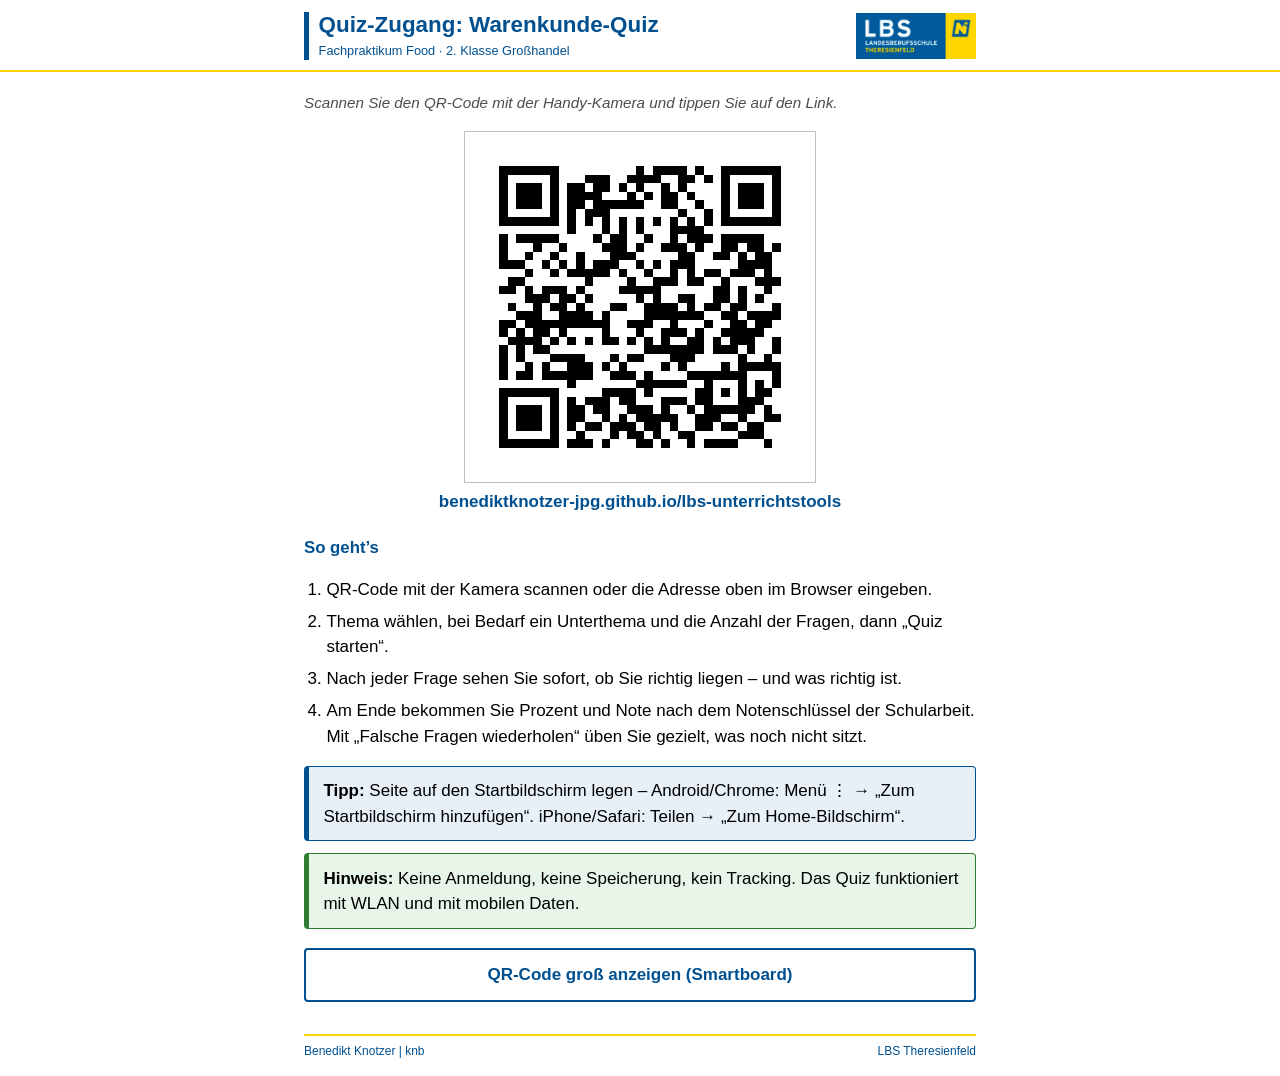
==== zugang.html @ 1176da89 "Mehrfachauswahl, Berichtigung bei Richtig/Falsch, LBS-Notenschlüssel, QR-Zugangsblatt - Neuer Fraget" ====
<!DOCTYPE html>
<html lang="de-AT">
<head>
  <meta charset="utf-8">
  <meta name="viewport" content="width=device-width, initial-scale=1">
  <meta name="color-scheme" content="light">
  <meta name="robots" content="noindex">
  <title>Quiz-Zugang · LBS Theresienfeld</title>
  <link rel="icon" href="data:,">
  <link rel="stylesheet" href="css/knb-stil.css">
  <style>
    /* Zugangsblatt: zum Ausdrucken (A4) und zum Zeigen am Smartboard */
    .zugang-qr {
      display: block;
      width: min(80vw, 22rem);
      height: auto;
      margin: 1rem auto 0.4rem;
      border: 1px solid var(--knb-rahmen);
    }
    .zugang-adresse {
      text-align: center;
      font-weight: 700;
      color: var(--knb-blau);
      word-break: break-all;
      margin: 0 0 1.2rem;
    }
    .zugang-schritte {
      padding-left: 1.4rem;
      line-height: 1.5;
    }
    .zugang-schritte li + li {
      margin-top: 0.4rem;
    }
    .zugang-vollbild {
      margin-top: 1.2rem;
    }
    @media print {
      @page { size: A4; margin: 15mm; }
      .zugang-vollbild { display: none; }
      .zugang-qr { width: 9cm; }
    }
    /* Vollbild für das Smartboard: nur der QR-Code */
    body.vollbild .knb-kopf,
    body.vollbild .knb-fuss,
    body.vollbild .nur-blatt { display: none; }
    body.vollbild .zugang-qr { width: min(90vw, 85vh); border: 0; }
  </style>
</head>
<body>
  <header class="knb-kopf">
    <div class="knb-kopf-inhalt">
      <div class="knb-kopf-text">
        <h1 class="knb-titel">Quiz-Zugang: Warenkunde-Quiz</h1>
        <p class="knb-kopf-fach">Fachpraktikum Food · 2. Klasse Großhandel</p>
      </div>
      <img class="knb-logo" src="bilder/lbs-logo.png" width="286" height="109"
           alt="Landesberufsschule Theresienfeld">
    </div>
  </header>

  <main class="knb-inhalt">
    <p class="knb-anleitung nur-blatt">Scannen Sie den QR-Code mit der Handy-Kamera und tippen Sie auf den Link.</p>
    <img class="zugang-qr" src="bilder/qr-quiz.svg" width="330" height="330"
         alt="QR-Code zum Warenkunde-Quiz">
    <p class="zugang-adresse">benediktknotzer-jpg.github.io/lbs-unterrichtstools</p>

    <div class="nur-blatt">
      <h2 class="knb-abschnitt">So geht’s</h2>
      <ol class="zugang-schritte">
        <li>QR-Code mit der Kamera scannen oder die Adresse oben im Browser eingeben.</li>
        <li>Thema wählen, bei Bedarf ein Unterthema und die Anzahl der Fragen, dann „Quiz starten“.</li>
        <li>Nach jeder Frage sehen Sie sofort, ob Sie richtig liegen – und was richtig ist.</li>
        <li>Am Ende bekommen Sie Prozent und Note nach dem Notenschlüssel der Schularbeit.
          Mit „Falsche Fragen wiederholen“ üben Sie gezielt, was noch nicht sitzt.</li>
      </ol>

      <div class="knb-tipp">
        <strong>Tipp:</strong> Seite auf den Startbildschirm legen – Android/Chrome: Menü ⋮ →
        „Zum Startbildschirm hinzufügen“. iPhone/Safari: Teilen → „Zum Home-Bildschirm“.
      </div>
      <div class="knb-hinweis">
        <strong>Hinweis:</strong> Keine Anmeldung, keine Speicherung, kein Tracking.
        Das Quiz funktioniert mit WLAN und mit mobilen Daten.
      </div>

      <button type="button" class="knopf zugang-vollbild" id="vollbild">QR-Code groß anzeigen (Smartboard)</button>
    </div>
  </main>

  <footer class="knb-fuss">
    <div class="knb-fuss-inhalt">
      <p>Benedikt Knotzer | knb</p>
      <p>LBS Theresienfeld</p>
    </div>
  </footer>

  <script>
    // Vollbild-Ansicht des QR-Codes; Klick auf den Code oder Esc schaltet zurück
    (function () {
      var body = document.body;
      function an() { body.classList.add('vollbild'); }
      function aus() { body.classList.remove('vollbild'); }
      document.getElementById('vollbild').addEventListener('click', an);
      document.querySelector('.zugang-qr').addEventListener('click', aus);
      document.addEventListener('keydown', function (e) { if (e.key === 'Escape') aus(); });
    })();
  </script>
</body>
</html>
---- css/knb-stil.css ----
/*
 * Grundstil für alle Unterrichtstools – nach dem aktuellen Dokumentstil von Benedikt Knotzer (knb),
 * LBS Theresienfeld (Quelle: VFW_Claude/Markenkit und lbs-lehrer-plugin/skills/dokument-stil):
 *   - Schrift Aptos (Fallback Calibri, Arial)
 *   - Titel und Überschriften fett in Logo-Blau #005090, Fließtext schwarz
 *   - gelbe Akzentlinien #FFD600 in Kopf und Fuß, LBS-Logo rechts
 *   - Dokumenttyp-Marker: farbiger Balken links vom Titel
 *   - Tabellenkopf fett blau auf Hellblau #E7EFF7, Rahmen grau #BFBFBF
 *   - Antwortflächen grau gestrichelt auf #FAFAFA, Callouts Tipp / Merke / Hinweis
 *   - Fußzeile „Benedikt Knotzer | knb“ in Blau
 * Für neue Tools diese Datei einbinden und nur Ergänzungen in einer eigenen CSS-Datei schreiben.
 */

:root {
  /* Primärfarben */
  --knb-blau: #005090;
  --knb-gelb: #ffd600;
  --knb-text: #000000;
  --knb-weiss: #ffffff;

  /* Struktur */
  --knb-blau-hell: #e7eff7;
  --knb-blau-mittel: #b3cbe0;
  --knb-grau: #808080;
  --knb-rahmen: #bfbfbf;
  --knb-zebra: #f0f0f0;
  --knb-antwortflaeche: #fafafa;
  --knb-text-leise: #4d4d4d;

  /* Dokumenttyp-Marker (Balken links vom Titel) */
  --knb-gruen: #2e7d32;
  --knb-rot: #b71c1c;
  --knb-teal: #00796b;
  --knb-lila: #5e35b1;
  --knb-marker: var(--knb-blau);

  /* Callouts */
  --knb-merke: #e65100;
  --knb-merke-hell: #fff4e5;
  --knb-hinweis-hell: #e8f5e9;

  /* Rückmeldung im Quiz (eigene Funktion, nicht Teil des Dokumentstils) */
  --knb-richtig: #1b7a35;
  --knb-richtig-hell: #e6f4ea;
  --knb-falsch: #c0251b;
  --knb-falsch-hell: #fbe9e7;
  --knb-warnung-hell: #fff6d9;
  --knb-warnung: #7a5200;

  --knb-radius: 4px;
  --knb-breite: 42rem;
}

*,
*::before,
*::after {
  box-sizing: border-box;
}

html {
  -webkit-text-size-adjust: 100%;
  text-size-adjust: 100%;
}

body {
  margin: 0;
  min-height: 100vh;
  display: flex;
  flex-direction: column;
  background: var(--knb-weiss);
  color: var(--knb-text);
  /* Aptos ist eine Microsoft-Schrift: am PC mit aktuellem Office vorhanden, sonst Calibri / Arial */
  font-family: Aptos, Calibri, Arial, "Helvetica Neue", Helvetica, sans-serif;
  font-size: 1.0625rem;
  line-height: 1.5;
  /* lange Fachwörter wie „Rindfleischkennzeichnungssystem“ umbrechen */
  overflow-wrap: break-word;
  -webkit-hyphens: auto;
  hyphens: auto;
}

button,
select,
input {
  font: inherit;
  color: inherit;
}

button {
  cursor: pointer;
  -webkit-tap-highlight-color: transparent;
}

[hidden] {
  display: none !important;
}

:focus-visible {
  outline: 3px solid var(--knb-blau);
  outline-offset: 2px;
}

/* ---------- Kopf: Titel links mit Marker, Klasse darunter, LBS-Logo rechts, gelbe Linie ---------- */

.knb-kopf {
  border-bottom: 2px solid var(--knb-gelb);
  padding: 0.75rem 1rem 0.6rem;
}

.knb-kopf-inhalt {
  max-width: var(--knb-breite);
  margin: 0 auto;
  display: flex;
  align-items: center;
  justify-content: space-between;
  gap: 0.75rem;
}

.knb-kopf-text {
  min-width: 0;
  border-left: 5px solid var(--knb-marker);
  padding-left: 0.6rem;
}

.knb-titel {
  margin: 0;
  font-size: 1.4rem;
  line-height: 1.2;
  font-weight: 700;
  color: var(--knb-blau);
}

/* Kopfzeile sekundär: Fach und Klasse unter dem Titel */
.knb-kopf-fach {
  margin: 0.15rem 0 0;
  font-size: 0.8rem;
  color: var(--knb-blau);
}

.knb-logo {
  flex: none;
  display: block;
  width: 7.5rem;
  height: auto;
}

/* ---------- Inhalt ---------- */

.knb-inhalt {
  flex: 1;
  width: 100%;
  max-width: calc(var(--knb-breite) + 2rem);
  margin: 0 auto;
  padding: 1rem 1rem 2rem;
}

/* Seitentitel im Format „Typ: Thema“ (z. B. „Quiz: Käse“) */
.knb-seitentitel {
  font-size: 1.3rem;
  line-height: 1.3;
  font-weight: 700;
  color: var(--knb-blau);
  margin: 0.25rem 0 0.75rem;
}

/* Abschnittsüberschrift */
.knb-abschnitt {
  font-size: 1.05rem;
  font-weight: 700;
  color: var(--knb-blau);
  margin: 1.25rem 0 0.4rem;
}

.knb-seitentitel:focus,
.knb-abschnitt:focus {
  outline: none;
}

/* Aufgaben-Tag wie „AUFGABE 1“: klein, fett, grau, Großbuchstaben */
.knb-tag {
  display: block;
  font-size: 0.75rem;
  font-weight: 700;
  letter-spacing: 0.04em;
  text-transform: uppercase;
  color: var(--knb-grau);
}

/* Anleitung kursiv */
.knb-anleitung {
  font-style: italic;
  color: var(--knb-text-leise);
  font-size: 0.95rem;
  margin: 0.25rem 0 0.75rem;
}

/* graue Antwortlinie (für Felder im Fließtext) */
.knb-linie {
  border-bottom: 1px solid var(--knb-grau);
}

/* Antwortfläche wie auf den Arbeitsblättern */
.knb-antwortbox {
  border: 1px dashed var(--knb-rahmen);
  border-radius: var(--knb-radius);
  background: var(--knb-antwortflaeche);
  padding: 0.6rem 0.8rem;
}

/* ---------- Tabelle: Kopf fett blau auf Hellblau, Rahmen grau ---------- */

.tabelle {
  border: 1px solid var(--knb-rahmen);
  border-radius: var(--knb-radius);
  overflow: hidden;
  background: var(--knb-weiss);
}

.tabelle-kopf {
  background: var(--knb-blau-hell);
  color: var(--knb-blau);
  font-weight: 700;
  padding: 0.5rem 0.9rem;
  border-bottom: 1px solid var(--knb-rahmen);
}

.tabelle-inhalt {
  padding: 0.75rem 0.9rem;
}

/* ---------- Callouts (Infokästen) ---------- */

.knb-tipp,
.knb-merke,
.knb-hinweis {
  border: 1px solid;
  border-left-width: 5px;
  border-radius: var(--knb-radius);
  padding: 0.7rem 0.9rem;
  margin: 0.75rem 0;
}

.knb-tipp {
  border-color: var(--knb-blau);
  background: var(--knb-blau-hell);
}

.knb-merke {
  border-color: var(--knb-merke);
  background: var(--knb-merke-hell);
}

.knb-hinweis {
  border-color: var(--knb-gruen);
  background: var(--knb-hinweis-hell);
}

/* ---------- Knöpfe ---------- */

.knopf {
  display: block;
  width: 100%;
  min-height: 3.25rem;
  padding: 0.75rem 1rem;
  border: 2px solid var(--knb-blau);
  border-radius: var(--knb-radius);
  background: var(--knb-weiss);
  color: var(--knb-blau);
  font-weight: 700;
  text-align: center;
}

.knopf.haupt {
  background: var(--knb-blau);
  color: var(--knb-weiss);
}

.knopf:disabled {
  opacity: 0.4;
  cursor: default;
}

.link-knopf {
  background: none;
  border: none;
  padding: 0.5rem 0;
  min-height: 2.75rem;
  color: var(--knb-blau);
  font-weight: 700;
  font-size: 0.95rem;
}

/* ---------- Meldungen ---------- */

.meldung {
  border: 1px solid var(--knb-falsch);
  border-left-width: 6px;
  border-radius: var(--knb-radius);
  background: var(--knb-falsch-hell);
  padding: 0.9rem 1rem;
  margin-bottom: 1rem;
}

.meldung h3 {
  margin: 0 0 0.5rem;
  font-size: 1.05rem;
  color: var(--knb-falsch);
}

.meldung p {
  margin: 0.5rem 0 0;
}

.meldung code {
  font-size: 0.9em;
  background: var(--knb-weiss);
  padding: 0.1em 0.35em;
  border-radius: 3px;
  word-break: break-all;
}

/* ---------- Fußzeile: gelbe Linie, „Benedikt Knotzer | knb“ in Blau ---------- */

.knb-fuss {
  padding: 0 1rem 1rem;
}

.knb-fuss-inhalt {
  max-width: var(--knb-breite);
  margin: 0 auto;
  border-top: 2px solid var(--knb-gelb);
  padding-top: 0.4rem;
  display: flex;
  flex-wrap: wrap;
  justify-content: space-between;
  gap: 0.25rem 1rem;
  font-size: 0.75rem;
  color: var(--knb-blau);
}

.knb-fuss-inhalt > * {
  margin: 0;
}
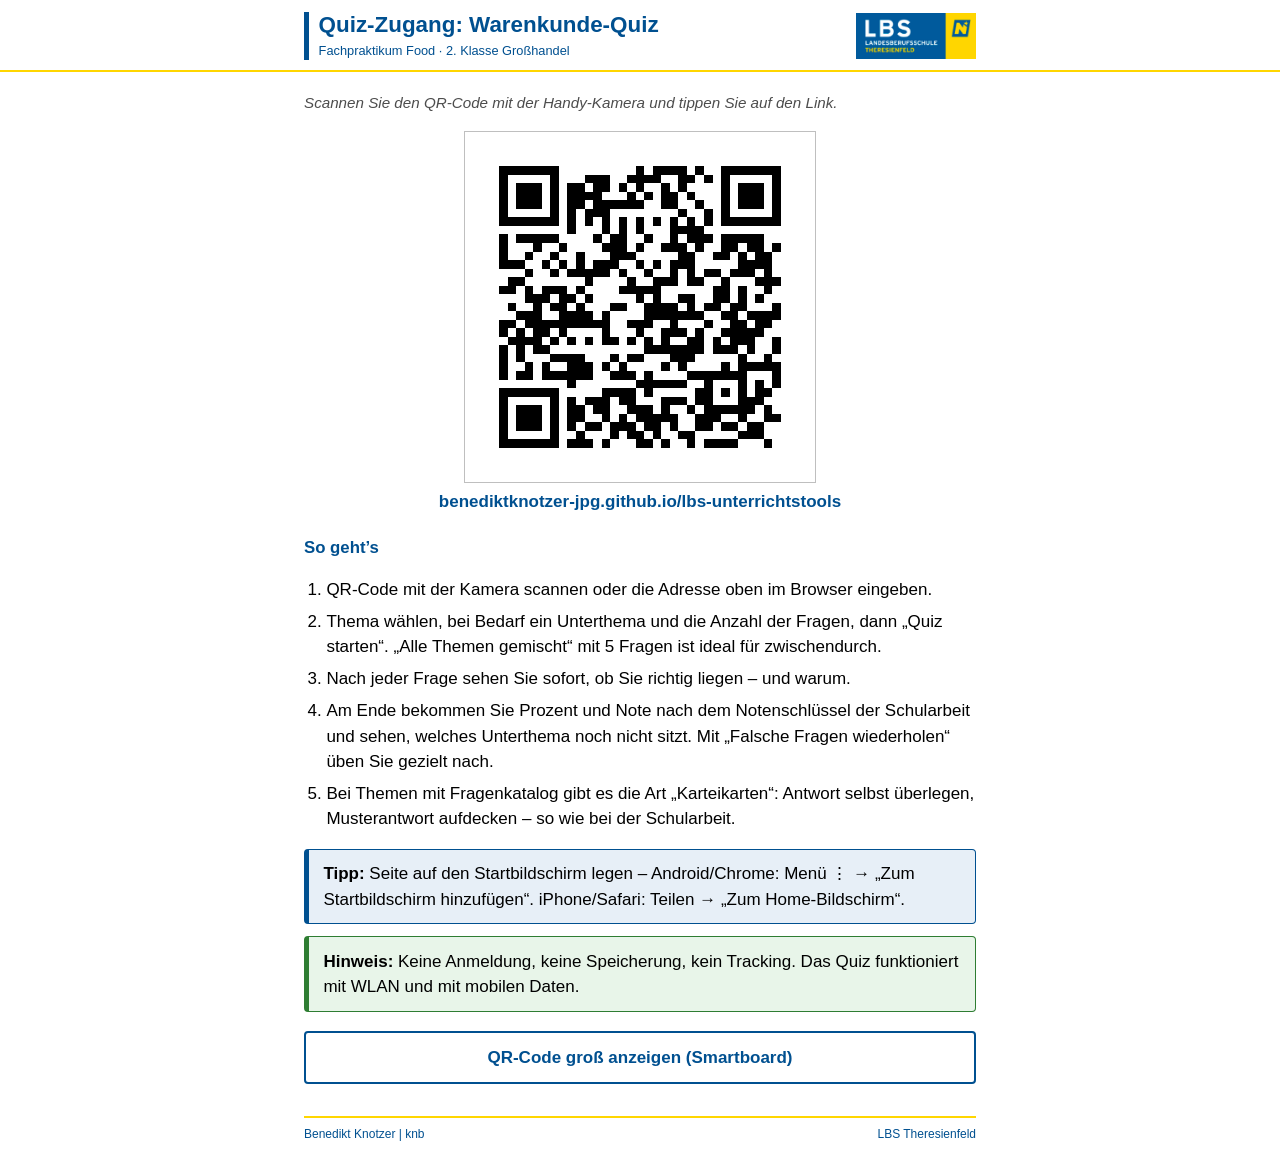
==== commit d9d55ec7: "Karteikarten, Klassenquiz, Einstieg, Unterthemen-Auswertung und Klassen-Codes - Fragetyp OF (offene " ====
--- a/zugang.html
+++ b/zugang.html
@@ -7,7 +7,7 @@
   <meta name="robots" content="noindex">
   <title>Quiz-Zugang · LBS Theresienfeld</title>
   <link rel="icon" href="data:,">
-  <link rel="stylesheet" href="css/knb-stil.css">
+  <link rel="stylesheet" href="css/knb-stil.css?v=2026-10-24">
   <style>
     /* Zugangsblatt: zum Ausdrucken (A4) und zum Zeigen am Smartboard */
     .zugang-qr {
@@ -23,6 +23,22 @@
       color: var(--knb-blau);
       word-break: break-all;
       margin: 0 0 1.2rem;
+    }
+    .zugang-code {
+      text-align: center;
+      font-size: 2rem;
+      font-weight: 700;
+      letter-spacing: 0.08em;
+      color: var(--knb-blau);
+      margin: -0.6rem 0 1.2rem;
+    }
+    .zugang-code span {
+      display: block;
+      font-size: 0.9rem;
+      letter-spacing: 0;
+      font-weight: 400;
+      font-style: italic;
+      color: var(--knb-text-leise);
     }
     .zugang-schritte {
       padding-left: 1.4rem;
@@ -60,18 +76,25 @@
 
   <main class="knb-inhalt">
     <p class="knb-anleitung nur-blatt">Scannen Sie den QR-Code mit der Handy-Kamera und tippen Sie auf den Link.</p>
+    <div id="zugang-fehler" class="knb-hinweis" hidden></div>
     <img class="zugang-qr" src="bilder/qr-quiz.svg" width="330" height="330"
          alt="QR-Code zum Warenkunde-Quiz">
-    <p class="zugang-adresse">benediktknotzer-jpg.github.io/lbs-unterrichtstools</p>
+    <p class="zugang-adresse" id="zugang-adresse">benediktknotzer-jpg.github.io/lbs-unterrichtstools</p>
+    <p class="zugang-code" id="zugang-code" hidden></p>
 
     <div class="nur-blatt">
       <h2 class="knb-abschnitt">So geht’s</h2>
       <ol class="zugang-schritte">
-        <li>QR-Code mit der Kamera scannen oder die Adresse oben im Browser eingeben.</li>
-        <li>Thema wählen, bei Bedarf ein Unterthema und die Anzahl der Fragen, dann „Quiz starten“.</li>
-        <li>Nach jeder Frage sehen Sie sofort, ob Sie richtig liegen – und was richtig ist.</li>
-        <li>Am Ende bekommen Sie Prozent und Note nach dem Notenschlüssel der Schularbeit.
-          Mit „Falsche Fragen wiederholen“ üben Sie gezielt, was noch nicht sitzt.</li>
+        <li>QR-Code mit der Kamera scannen oder die Adresse oben im Browser eingeben.
+          <span id="zugang-code-hinweis" hidden>Fragt die Seite nach dem Klassen-Code, tippen Sie den Code unter
+          dem QR-Code ein.</span></li>
+        <li>Thema wählen, bei Bedarf ein Unterthema und die Anzahl der Fragen, dann „Quiz starten“.
+          „Alle Themen gemischt“ mit 5 Fragen ist ideal für zwischendurch.</li>
+        <li>Nach jeder Frage sehen Sie sofort, ob Sie richtig liegen – und warum.</li>
+        <li>Am Ende bekommen Sie Prozent und Note nach dem Notenschlüssel der Schularbeit und sehen, welches
+          Unterthema noch nicht sitzt. Mit „Falsche Fragen wiederholen“ üben Sie gezielt nach.</li>
+        <li>Bei Themen mit Fragenkatalog gibt es die Art „Karteikarten“: Antwort selbst überlegen, Musterantwort
+          aufdecken – so wie bei der Schularbeit.</li>
       </ol>
 
       <div class="knb-tipp">
@@ -95,6 +118,51 @@
   </footer>
 
   <script>
+    // Zugangsblatt für einen Klassen-Code: zugang.html?code=2GH2B-MILCH
+    // Der QR-Code liegt als bilder/qr-<CODE>.svg bereit (erzeugt mit tools/qr_code.py).
+    (function () {
+      var code = (new URLSearchParams(location.search).get('code') || '').trim().toUpperCase();
+      if (!code) return;
+      var fehler = document.getElementById('zugang-fehler');
+      if (!/^[A-Z0-9-]+$/.test(code)) {
+        fehler.textContent = 'Der Code darf nur Buchstaben, Ziffern und Bindestriche enthalten.';
+        fehler.hidden = false;
+        return;
+      }
+      var qr = document.querySelector('.zugang-qr');
+      qr.src = 'bilder/qr-' + code + '.svg';
+      qr.alt = 'QR-Code zum Warenkunde-Quiz mit Klassen-Code ' + code;
+      qr.addEventListener('error', function () {
+        fehler.textContent = 'Für den Code ' + code + ' fehlt der QR-Code bilder/qr-' + code + '.svg. ' +
+          'Erzeugen mit: python tools/qr_code.py "https://benediktknotzer-jpg.github.io/lbs-unterrichtstools/?code=' +
+          code + '" bilder/qr-' + code + '.svg';
+        fehler.hidden = false;
+      });
+      var feld = document.getElementById('zugang-code');
+      feld.textContent = code;
+      var unter = document.createElement('span');
+      unter.textContent = 'Ihr Klassen-Code';
+      feld.appendChild(unter);
+      feld.hidden = false;
+      document.getElementById('zugang-code-hinweis').hidden = false;
+      fetch('daten/zugaenge.json', { cache: 'no-cache' })
+        .then(function (r) { return r.ok ? r.json() : null; })
+        .then(function (z) {
+          var zug = z && (z.zugaenge || []).filter(function (x) { return String(x.code).toUpperCase() === code; })[0];
+          if (!zug) {
+            fehler.textContent = 'Den Code ' + code + ' gibt es in daten/zugaenge.json nicht.';
+            fehler.hidden = false;
+            return;
+          }
+          if (zug.name) document.querySelector('.knb-kopf-fach').textContent = 'Fachpraktikum Food · ' + zug.name;
+          if (zug.aktiv !== true) {
+            fehler.textContent = 'Achtung: Dieser Zugang ist in daten/zugaenge.json gesperrt (aktiv: false).';
+            fehler.hidden = false;
+          }
+        })
+        .catch(function () {});
+    })();
+
     // Vollbild-Ansicht des QR-Codes; Klick auf den Code oder Esc schaltet zurück
     (function () {
       var body = document.body;
